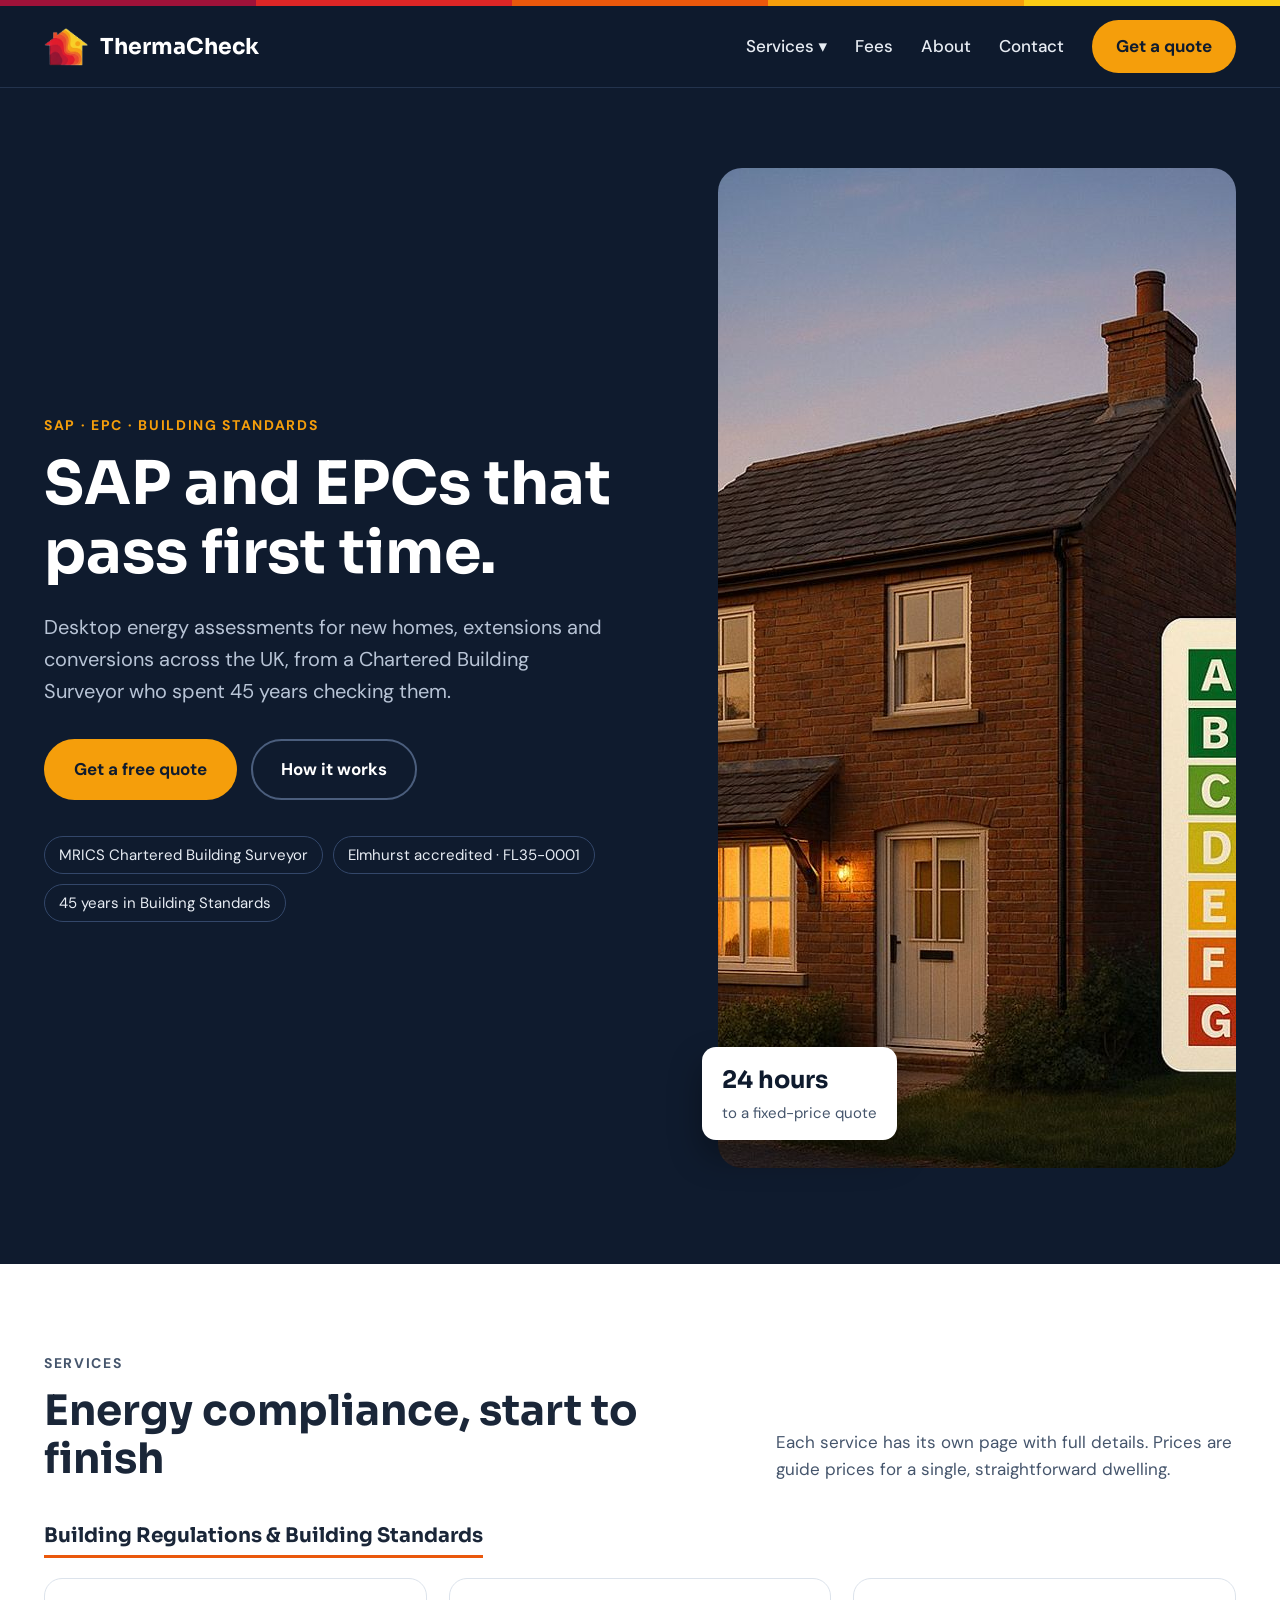
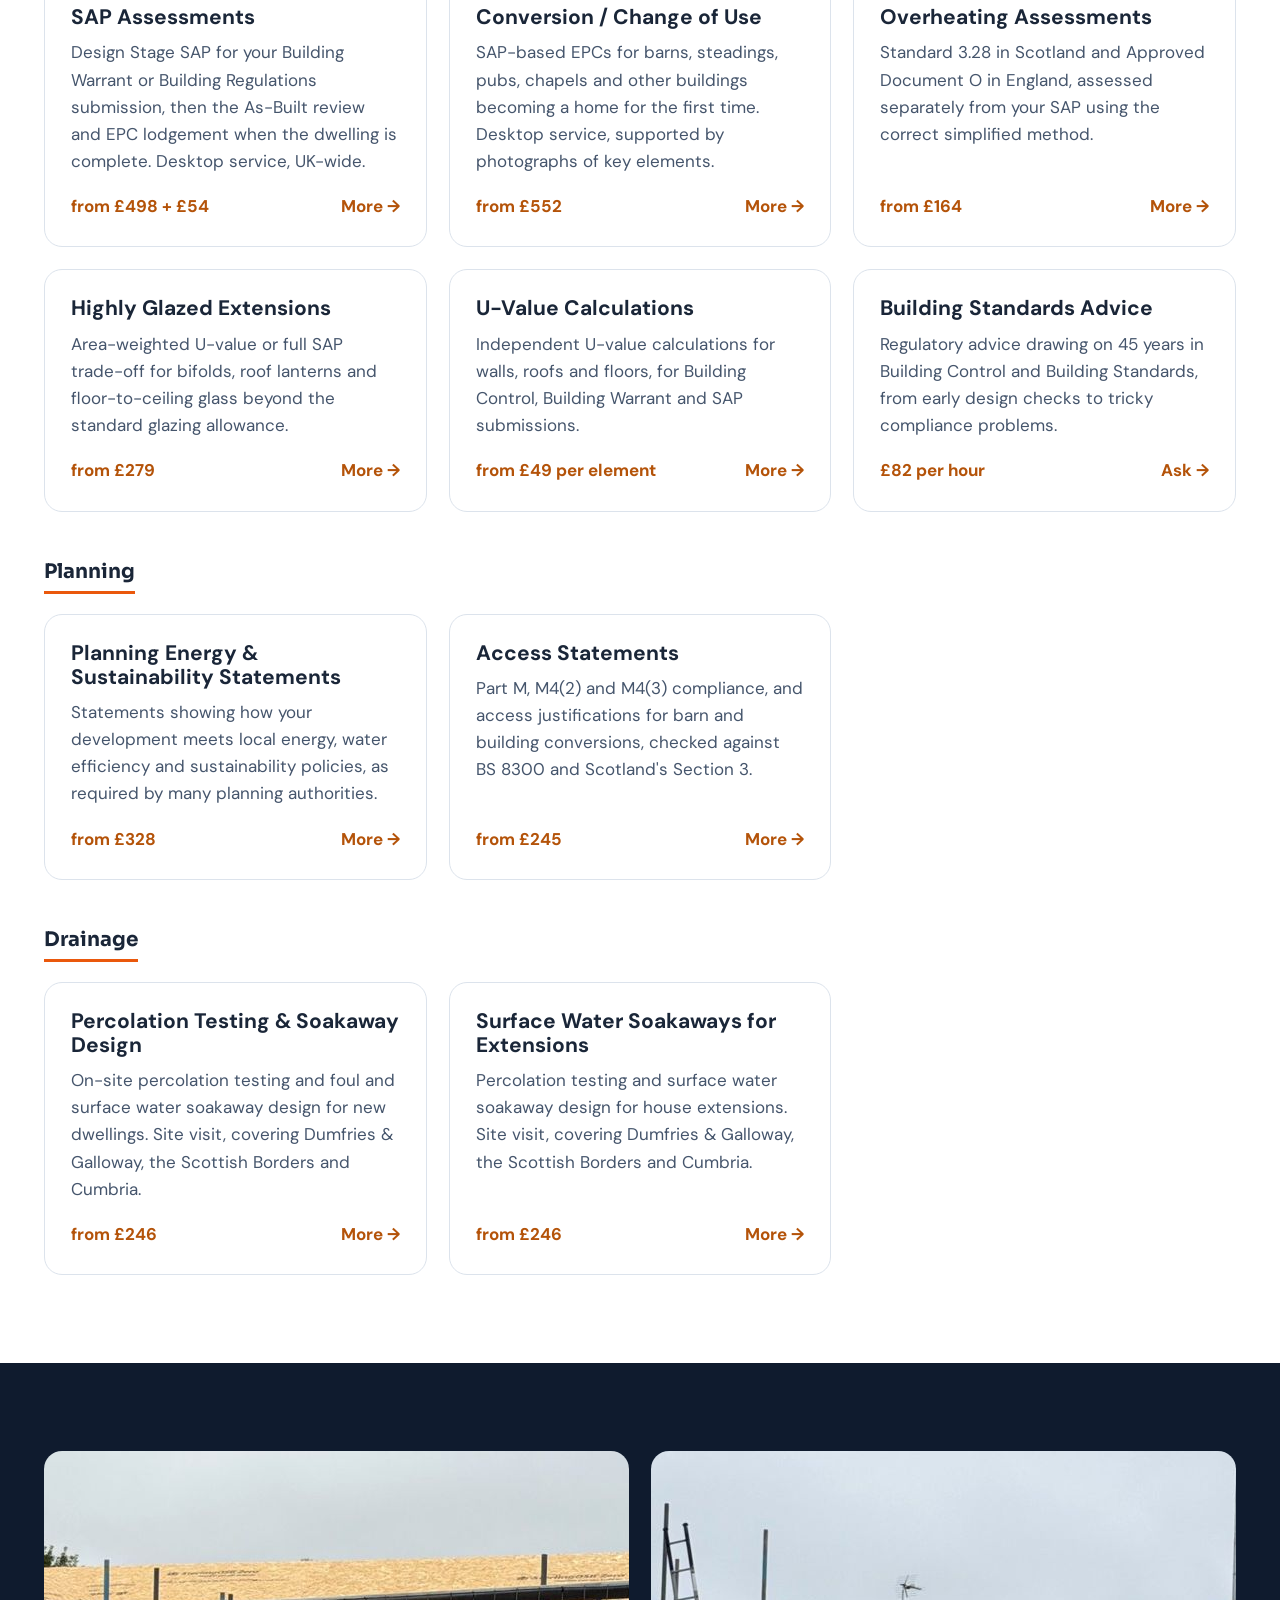
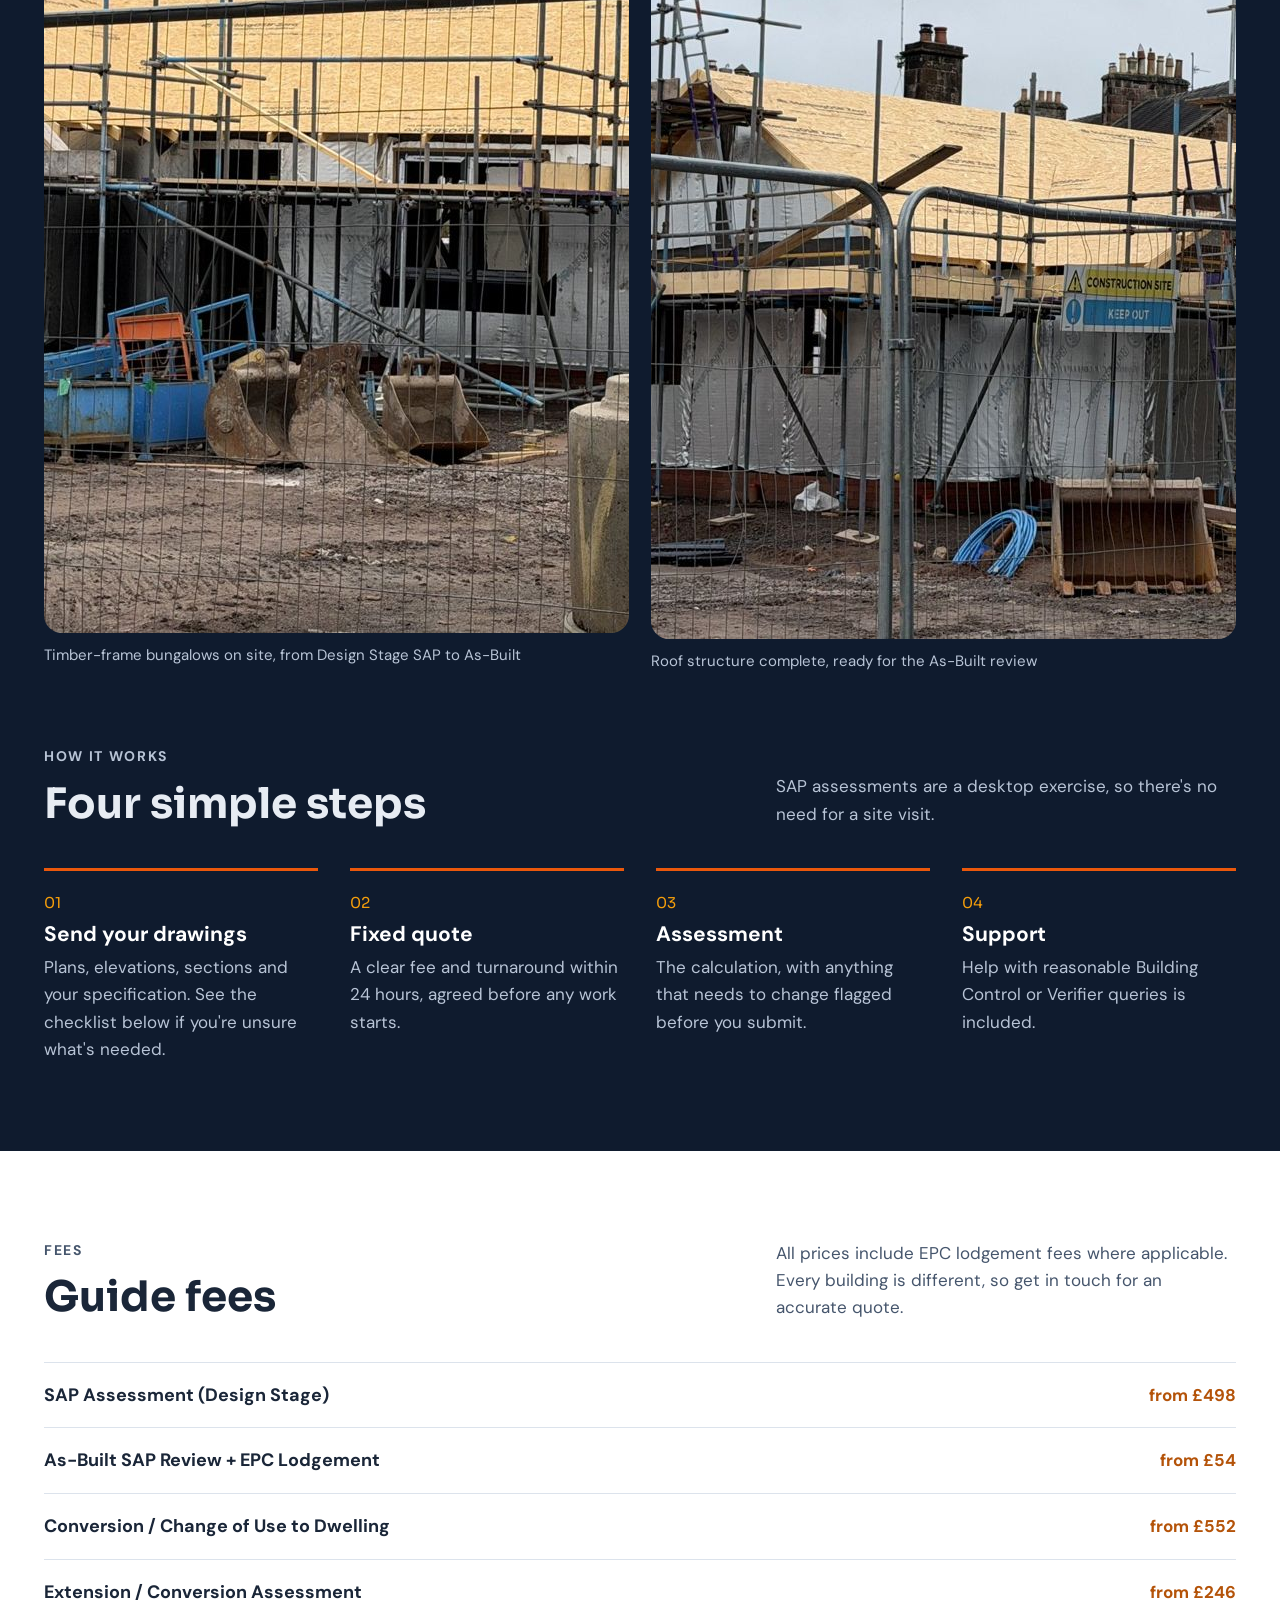
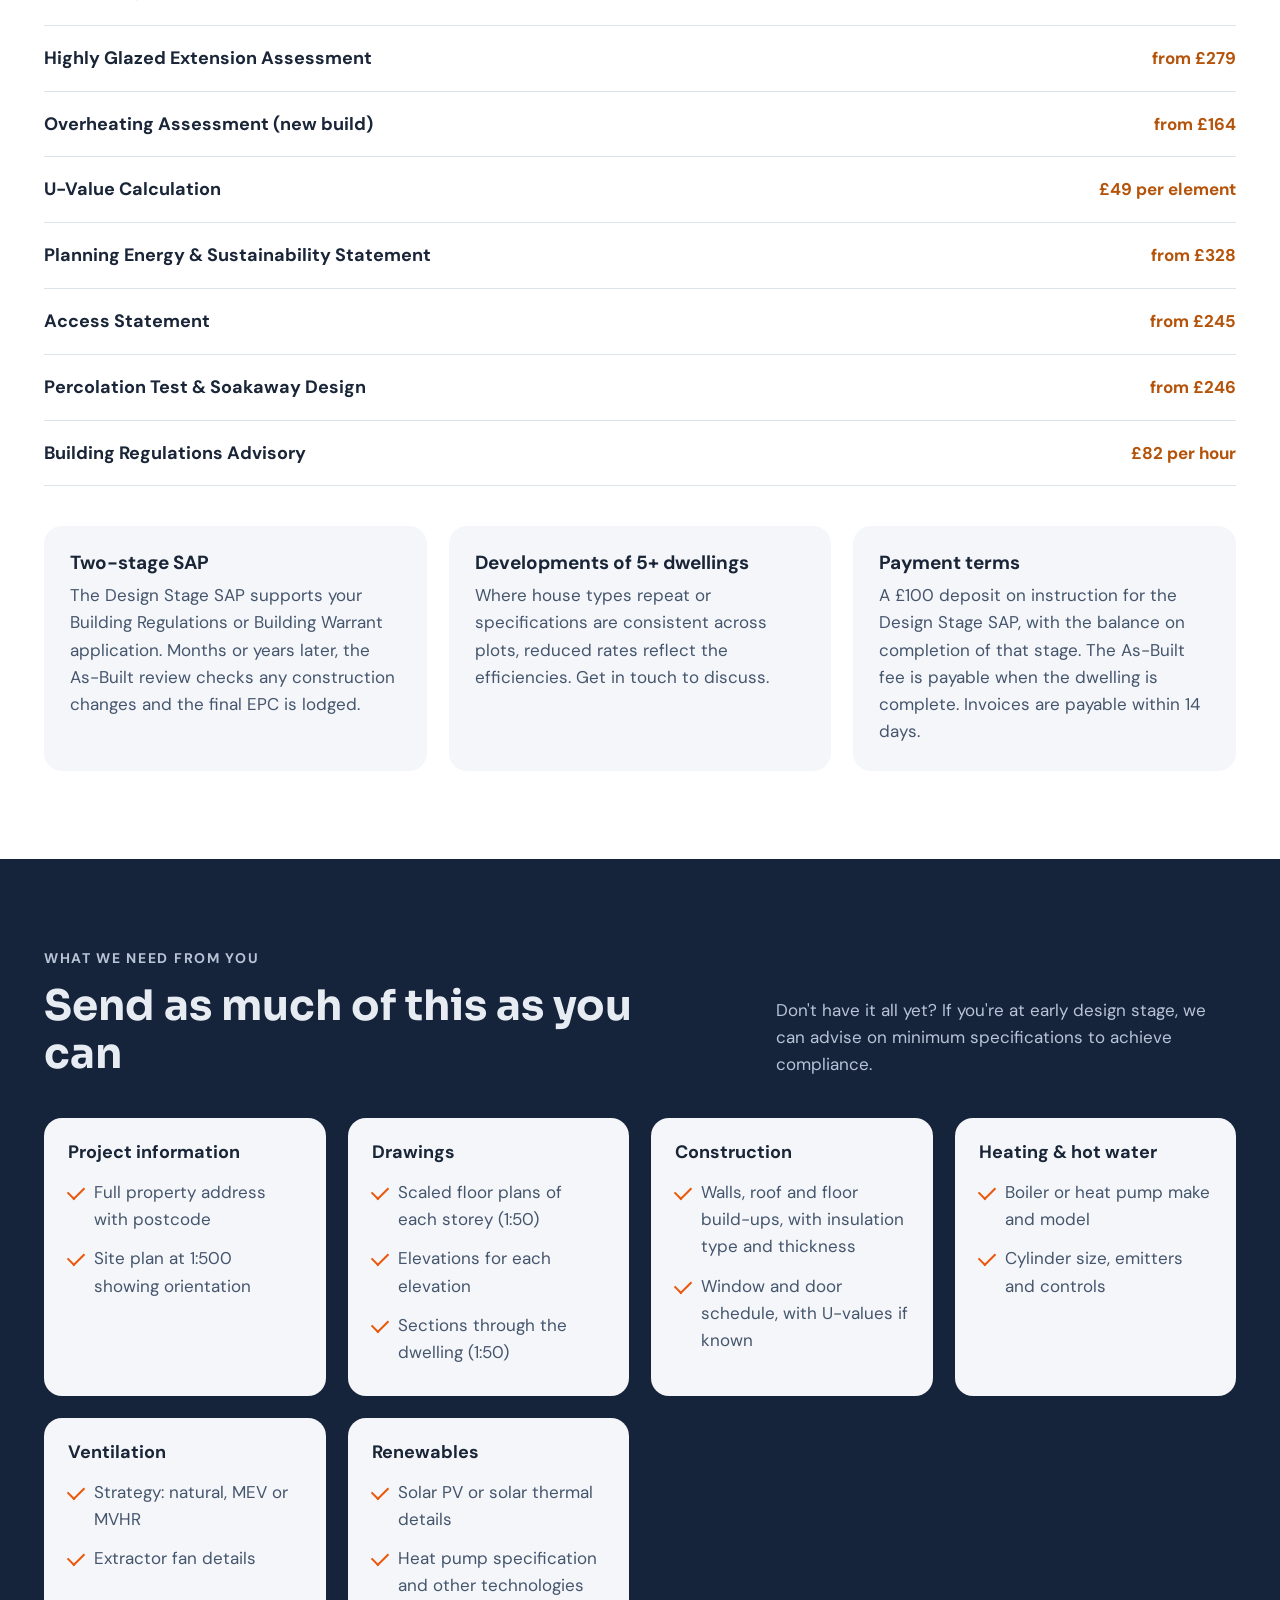
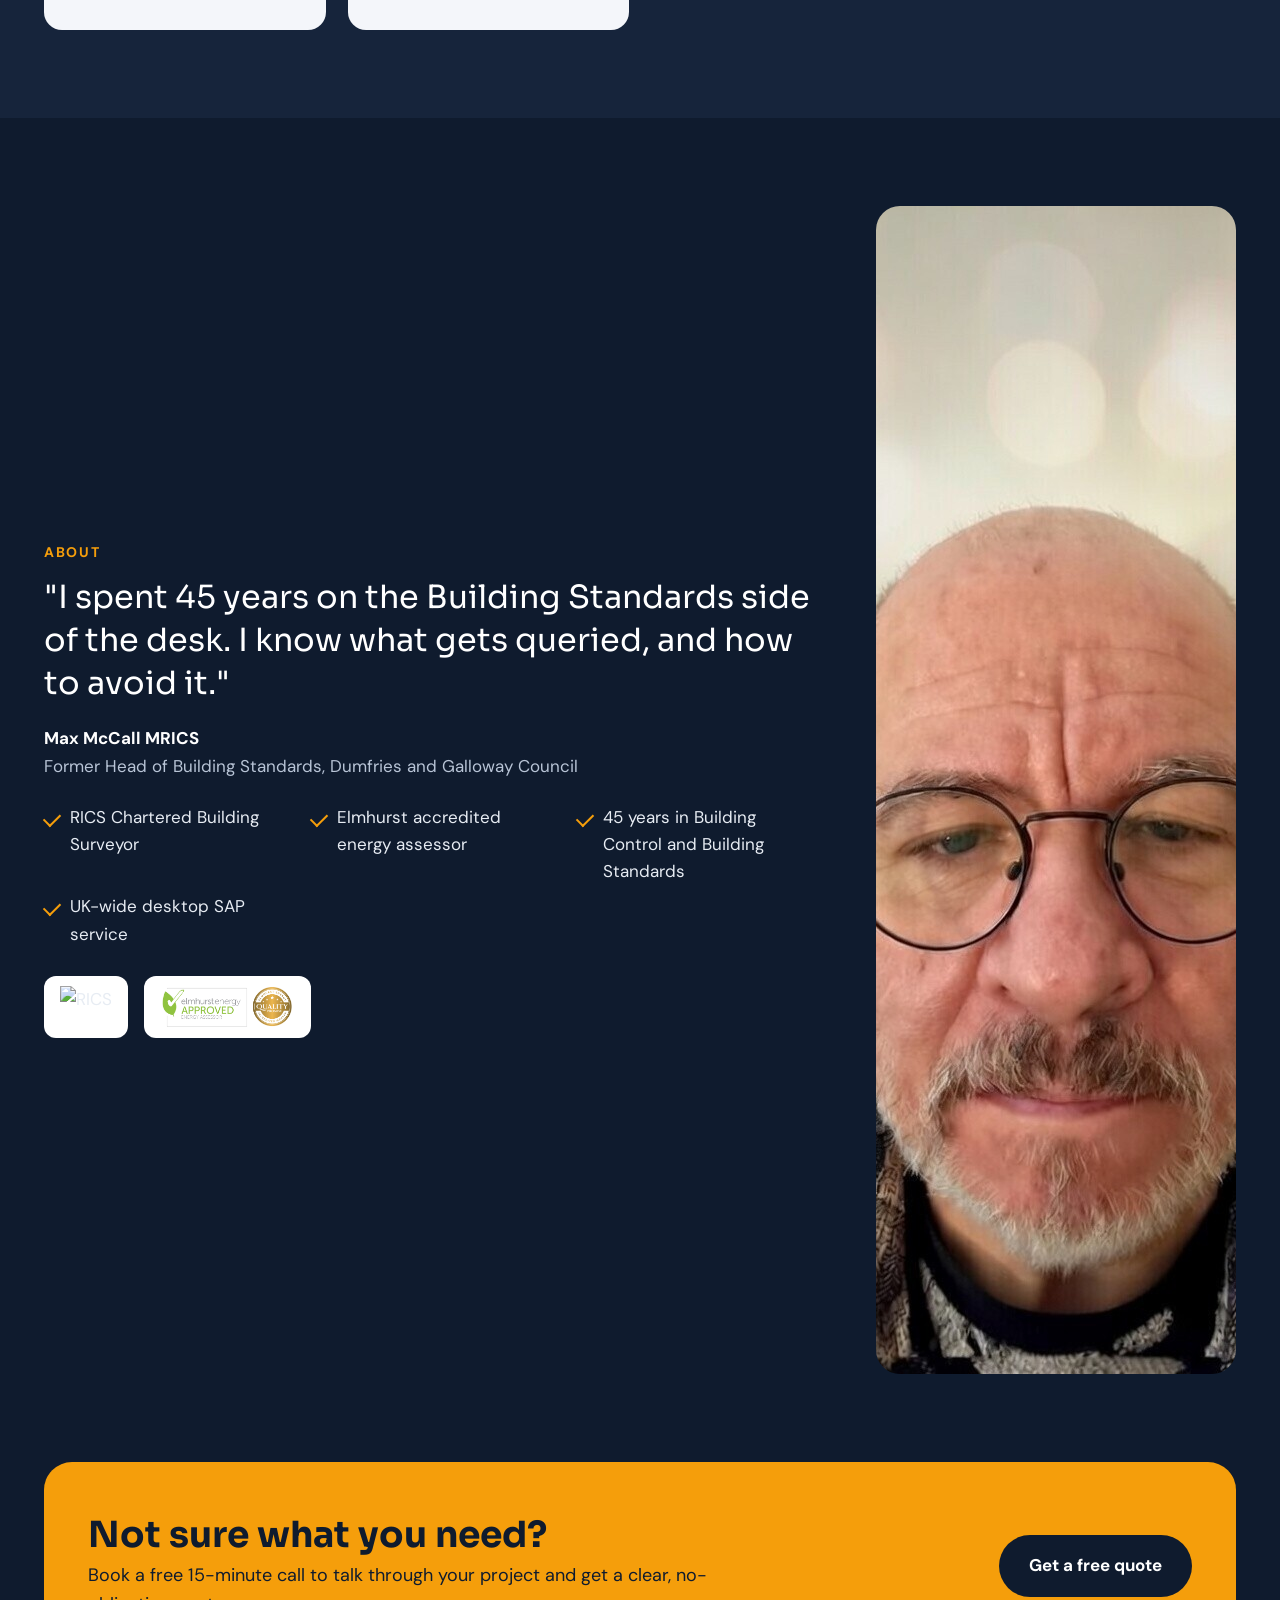
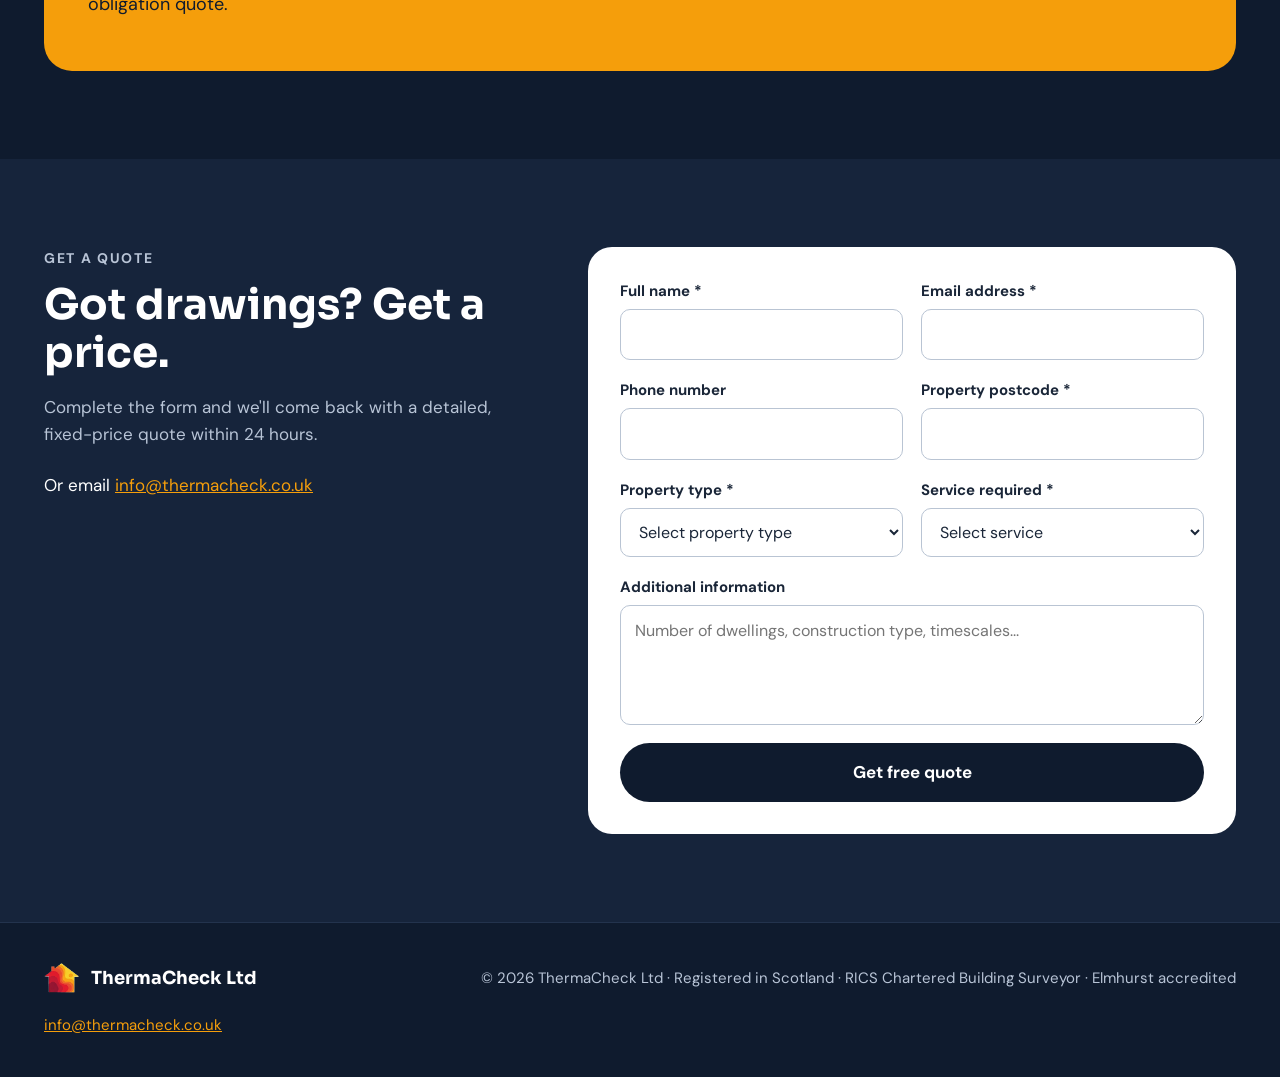
==== preview.html @ bd7d1e6d "Add files via upload" ====
<!DOCTYPE html>
<html lang="en-GB">
<head>
<!-- Google tag (gtag.js) -->
<script async src="https://www.googletagmanager.com/gtag/js?id=AW-18004781098"></script>
<script>
window.dataLayer = window.dataLayer || [];
function gtag(){dataLayer.push(arguments);}
gtag('js', new Date());
gtag('config', 'AW-18004781098');
</script>
<meta charset="UTF-8">
<meta name="viewport" content="width=device-width, initial-scale=1.0">
<title>ThermaCheck Ltd - SAP Assessments, EPCs and Building Energy Compliance</title>
<meta name="description" content="SAP assessments, EPCs, U-value calculations, overheating assessments, Planning Energy Statements, Access Statements and percolation testing from a RICS Chartered Building Surveyor with 45 years in Building Control and Building Standards. Desktop service UK-wide.">
<meta name="robots" content="noindex">
<link rel="icon" href="img/tc-icon.png">
<link rel="preconnect" href="https://fonts.googleapis.com">
<link rel="preconnect" href="https://fonts.gstatic.com" crossorigin>
<link href="https://fonts.googleapis.com/css2?family=Sora:wght@600;700&family=DM+Sans:wght@400;500;700&display=swap" rel="stylesheet">
<style>
:root {
  --ink: #0F1B2E;
  --ink-2: #16243B;
  --line-dark: #23334D;
  --chip: #33476A;
  --muted-dark: #B8C4D6;
  --text: #1A2638;
  --muted: #45556C;
  --line: #DCE3EC;
  --amber: #F59E0B;
  --amber-text: #B45309;
  --orange: #EA580C;
}
* { margin: 0; padding: 0; box-sizing: border-box; }
html { scroll-behavior: smooth; scroll-padding-top: 90px; }
body { font-family: 'DM Sans', system-ui, sans-serif; font-size: 17px; line-height: 1.6; color: #E7ECF3; background: var(--ink); }
img { max-width: 100%; display: block; }
a { color: var(--amber); }
a:hover { color: #FCD34D; }
h1, h2, h3 { line-height: 1.15; }
h1, h2 { font-family: 'Sora', system-ui, sans-serif; }
.wrap { max-width: 1240px; margin: 0 auto; padding: 0 24px; }
.section { padding: 88px 0; }
.light { background: #FFFFFF; color: var(--text); }
.light a { color: var(--amber-text); }
.alt { background: var(--ink-2); }
.eyebrow { font-weight: 700; letter-spacing: 0.12em; text-transform: uppercase; font-size: 14px; color: var(--amber); margin-bottom: 12px; }
.light .eyebrow { color: var(--amber-text); }
.section-head { display: flex; flex-wrap: wrap; justify-content: space-between; align-items: end; gap: 16px 32px; margin-bottom: 40px; }
.section-head h2 { font-size: clamp(30px, 4vw, 42px); max-width: 640px; }
.section-head p { max-width: 460px; color: var(--muted-dark); }
.light .section-head p { color: var(--muted); }
.btn { display: inline-block; text-decoration: none; font-weight: 700; padding: 15px 28px; border-radius: 999px; border: 2px solid transparent; transition: transform .15s, background .15s; }
.btn:hover { transform: translateY(-2px); }
.btn-amber { background: var(--amber); color: var(--ink); }
.btn-amber:hover { background: #FBBF24; color: var(--ink); }
.btn-ghost { border-color: #4B5E7D; color: #FFFFFF; }
.btn-ghost:hover { border-color: #FFFFFF; color: #FFFFFF; }
.btn-dark { background: var(--ink); color: #FFFFFF; }
.btn-dark:hover { color: #FFFFFF; background: #1E2E4A; }

/* Thermal stripe + header */
.stripe { display: flex; height: 6px; }
.stripe span { flex: 1; }
header { position: sticky; top: 0; z-index: 50; background: rgba(15,27,46,0.97); border-bottom: 1px solid var(--line-dark); }
.nav { display: flex; align-items: center; justify-content: space-between; gap: 16px; padding-top: 14px; padding-bottom: 14px; }
.brand { display: flex; align-items: center; gap: 12px; text-decoration: none; color: #FFFFFF; }
.brand img { height: 38px; width: auto; }
.brand span { font-family: 'Sora', sans-serif; font-weight: 700; font-size: 22px; }
.brand:hover { color: #FFFFFF; }
.menu { display: flex; align-items: center; gap: 28px; list-style: none; font-weight: 500; }
.menu > li > a:not(.btn), .dd-toggle { color: #E7ECF3; text-decoration: none; background: none; border: 0; font: inherit; cursor: pointer; padding: 8px 0; }
.menu > li > a:not(.btn):hover, .dd-toggle:hover { color: var(--amber); }
.menu .btn { padding: 11px 22px; }
.has-dd { position: relative; }
.dd { display: none; position: absolute; top: 100%; left: -16px; margin-top: 10px; min-width: 320px; list-style: none; background: #FFFFFF; border-radius: 12px; padding: 8px 0; box-shadow: 0 16px 40px rgba(0,0,0,0.35); }
.dd::before { content: ""; position: absolute; top: -12px; left: 0; right: 0; height: 12px; }
.has-dd:hover .dd, .has-dd:focus-within .dd, .has-dd.open .dd { display: block; }
.dd a { display: block; padding: 10px 20px; color: var(--text); text-decoration: none; font-weight: 500; }
.dd a:hover { background: #FDF2E9; color: var(--amber-text); }
.burger { display: none; background: none; border: 1px solid var(--chip); border-radius: 10px; width: 46px; height: 46px; cursor: pointer; align-items: center; justify-content: center; }
.burger svg { stroke: #FFFFFF; }

/* Hero */
.hero { padding: 80px 0 96px; }
.hero .wrap { display: flex; flex-wrap: wrap; align-items: center; gap: 56px; }
.hero-text { flex: 1 1 520px; min-width: 0; }
.hero h1 { font-size: clamp(38px, 5.5vw, 60px); color: #FFFFFF; margin-bottom: 24px; }
.hero p.lead { font-size: 20px; color: var(--muted-dark); max-width: 560px; margin-bottom: 32px; }
.hero .ctas { display: flex; flex-wrap: wrap; gap: 14px; margin-bottom: 36px; }
.chips { display: flex; flex-wrap: wrap; gap: 10px; font-size: 15px; }
.chips span { border: 1px solid var(--chip); border-radius: 999px; padding: 6px 14px; }
.hero-media { flex: 1 1 420px; min-width: 0; position: relative; }
.hero-media img { width: 100%; aspect-ratio: 1 / 1; object-fit: cover; border-radius: 24px; }
.badge { position: absolute; left: -16px; bottom: 28px; background: #FFFFFF; color: var(--ink); border-radius: 14px; padding: 14px 20px; box-shadow: 0 16px 32px rgba(0,0,0,0.35); }
.badge strong { display: block; font-family: 'Sora', sans-serif; font-size: 24px; }
.badge span { font-size: 15px; color: var(--muted); }

/* Services */
.group-title { font-family: 'Sora', sans-serif; font-size: 20px; margin: 48px 0 20px; padding-bottom: 8px; border-bottom: 3px solid var(--orange); display: inline-block; }
.group-title:first-of-type { margin-top: 0; }
.cards { display: grid; grid-template-columns: repeat(auto-fill, minmax(290px, 1fr)); gap: 22px; }
.card { border: 1px solid var(--line); border-radius: 18px; padding: 26px; display: flex; flex-direction: column; gap: 10px; transition: box-shadow .2s, transform .2s; }
.card:hover { box-shadow: 0 14px 30px rgba(15,27,46,0.10); transform: translateY(-3px); }
.card h3 { font-size: 21px; color: var(--text); }
.card p { color: var(--muted); }
.card .foot { margin-top: auto; padding-top: 8px; display: flex; justify-content: space-between; align-items: baseline; gap: 12px; flex-wrap: wrap; }
.card .price { font-weight: 700; color: var(--amber-text); }
.card .more { font-weight: 700; text-decoration: none; }
.card .more:hover { text-decoration: underline; }

/* Fees table */
.fees { border-top: 1px solid var(--line); }
.fee { display: flex; flex-wrap: wrap; gap: 4px 24px; align-items: baseline; padding: 18px 0; border-bottom: 1px solid var(--line); }
.fee .name { flex: 1 1 320px; font-weight: 700; font-size: 18px; }
.fee .val { font-weight: 700; color: var(--amber-text); white-space: nowrap; }
.notes { display: grid; grid-template-columns: repeat(auto-fit, minmax(280px, 1fr)); gap: 22px; margin-top: 40px; }
.note { background: #F4F6FA; border-radius: 18px; padding: 26px; color: var(--muted); }
.note h3 { color: var(--text); font-size: 19px; margin-bottom: 8px; }

/* Photos + steps */
.photos { display: grid; grid-template-columns: repeat(auto-fit, minmax(280px, 1fr)); gap: 22px; margin-bottom: 72px; }
.photos figure { display: flex; flex-direction: column; gap: 10px; }
.photos img { width: 100%; aspect-ratio: 4 / 3; object-fit: cover; border-radius: 18px; }
.photos figcaption { font-size: 15px; color: var(--muted-dark); }
.steps { list-style: none; display: grid; grid-template-columns: repeat(auto-fit, minmax(230px, 1fr)); gap: 32px; }
.steps li { border-top: 3px solid var(--orange); padding-top: 18px; }
.steps .num { font-family: 'Sora', sans-serif; font-size: 15px; color: var(--amber); }
.steps h3 { font-size: 21px; color: #FFFFFF; margin: 6px 0 8px; }
.steps p { color: var(--muted-dark); }

/* Checklist */
.checks { display: grid; grid-template-columns: repeat(auto-fit, minmax(270px, 1fr)); gap: 22px; }
.check { background: #F4F6FA; border-radius: 18px; padding: 24px; }
.check h3 { font-size: 18px; color: var(--text); margin-bottom: 10px; }
.check ul { list-style: none; }
.check li { position: relative; padding: 6px 0 6px 26px; color: var(--muted); }
.check li::before { content: ""; position: absolute; left: 0; top: 13px; width: 14px; height: 8px; border-left: 2px solid var(--orange); border-bottom: 2px solid var(--orange); transform: rotate(-45deg); }

/* About */
.about .wrap { display: flex; flex-wrap: wrap; align-items: center; gap: 56px; }
.about-text { flex: 1 1 520px; min-width: 0; }
.about blockquote { font-family: 'Sora', sans-serif; font-size: clamp(24px, 3vw, 32px); line-height: 1.35; color: #FFFFFF; margin-bottom: 20px; }
.about .who { font-weight: 700; color: #FFFFFF; }
.about .role { color: var(--muted-dark); margin-bottom: 24px; }
.creds { list-style: none; display: grid; grid-template-columns: repeat(auto-fit, minmax(240px, 1fr)); gap: 8px 24px; margin-bottom: 28px; }
.creds li { padding-left: 26px; position: relative; color: #E7ECF3; }
.creds li::before { content: ""; position: absolute; left: 0; top: 9px; width: 14px; height: 8px; border-left: 2px solid var(--amber); border-bottom: 2px solid var(--amber); transform: rotate(-45deg); }
.logos { display: flex; flex-wrap: wrap; gap: 16px; align-items: center; }
.logos span { background: #FFFFFF; border-radius: 12px; padding: 10px 16px; display: inline-flex; }
.logos img { height: 42px; width: auto; }
.about-photo { flex: 0 1 360px; min-width: 0; }
.about-photo img { width: 100%; aspect-ratio: 4 / 5; object-fit: cover; border-radius: 24px; }

/* CTA band */
.cta { background: var(--amber); color: var(--ink); border-radius: 28px; padding: 52px 44px; display: flex; flex-wrap: wrap; align-items: center; justify-content: space-between; gap: 24px; }
.cta h2 { font-size: clamp(26px, 3.4vw, 36px); margin-bottom: 6px; }
.cta p { font-size: 18px; max-width: 640px; }

/* Quote form */
.quote .wrap { display: flex; flex-wrap: wrap; gap: 56px; }
.quote-info { flex: 1 1 360px; min-width: 0; }
.quote-info h2 { font-size: clamp(30px, 4vw, 42px); color: #FFFFFF; margin-bottom: 16px; }
.quote-info p { color: var(--muted-dark); margin-bottom: 12px; }
.quote-info .contact { margin-top: 24px; color: #FFFFFF; }
form { flex: 1 1 520px; min-width: 0; background: #FFFFFF; color: var(--text); border-radius: 24px; padding: 32px; display: grid; grid-template-columns: repeat(auto-fit, minmax(220px, 1fr)); gap: 18px; }
.field { display: flex; flex-direction: column; gap: 6px; }
.field.full { grid-column: 1 / -1; }
label { font-weight: 700; font-size: 15px; }
input, select, textarea { font: inherit; font-size: 16px; padding: 12px 14px; border: 1px solid #B9C4D3; border-radius: 10px; background: #FFFFFF; color: var(--text); width: 100%; }
input:focus, select:focus, textarea:focus { outline: 3px solid rgba(245,158,11,0.45); border-color: var(--amber-text); }
textarea { min-height: 120px; resize: vertical; }
.submit-button { grid-column: 1 / -1; font: inherit; font-weight: 700; font-size: 17px; background: var(--ink); color: #FFFFFF; border: 0; border-radius: 999px; padding: 16px 28px; cursor: pointer; }
.submit-button:hover { background: #1E2E4A; }

footer { border-top: 1px solid var(--line-dark); }
footer .wrap { padding-top: 40px; padding-bottom: 40px; display: flex; flex-wrap: wrap; gap: 20px 40px; justify-content: space-between; align-items: center; color: var(--muted-dark); font-size: 15px; }
footer .brand img { height: 30px; }
footer .brand span { font-size: 18px; }

@media (max-width: 900px) {
  .burger { display: inline-flex; }
  .menu { display: none; position: absolute; left: 0; right: 0; top: 100%; flex-direction: column; align-items: stretch; gap: 0; background: var(--ink); border-bottom: 1px solid var(--line-dark); padding: 8px 24px 20px; }
  .menu.open { display: flex; }
  .menu > li > a:not(.btn), .dd-toggle { display: block; width: 100%; text-align: left; padding: 14px 0; border-bottom: 1px solid var(--line-dark); }
  .menu .btn { margin-top: 14px; text-align: center; border-bottom: 0; }
  .has-dd:hover .dd { display: none; }
  .has-dd.open .dd { display: block; position: static; margin: 0 0 8px; min-width: 0; box-shadow: none; }
  .badge { left: 12px; }
  .cta { padding: 36px 24px; }
  form { padding: 22px; }
}
</style>
</head>
<body>

<div class="stripe" aria-hidden="true"><span style="background:#9F1239"></span><span style="background:#DC2626"></span><span style="background:#EA580C"></span><span style="background:#F59E0B"></span><span style="background:#FACC15"></span></div>

<header>
<nav class="wrap nav" aria-label="Main">
<a href="#home" class="brand"><img src="img/tc-icon.png" alt=""><span>ThermaCheck</span></a>
<button class="burger" type="button" aria-label="Open menu" aria-expanded="false" aria-controls="menu"><svg width="24" height="24" viewBox="0 0 24 24" fill="none" stroke-width="2" stroke-linecap="round" aria-hidden="true"><path d="M4 7h16M4 12h16M4 17h16"/></svg></button>
<ul class="menu" id="menu">
<li class="has-dd">
<button class="dd-toggle" type="button" aria-expanded="false">Services ▾</button>
<ul class="dd">
<li><a href="https://sap-assessments.thermacheck.co.uk">SAP Assessments</a></li>
<li><a href="https://conversion-epc.thermacheck.co.uk">Conversion / Change of Use EPCs</a></li>
<li><a href="https://overheating-assessments.thermacheck.co.uk">Overheating Assessments</a></li>
<li><a href="https://glazed-extensions.thermacheck.co.uk">Highly Glazed Extensions</a></li>
<li><a href="https://u-values.thermacheck.co.uk">U-Value Calculations</a></li>
<li><a href="https://planning-energy.thermacheck.co.uk">Planning Energy &amp; Sustainability Statements</a></li>
<li><a href="https://access-statement.thermacheck.co.uk">Access Statements</a></li>
<li><a href="https://drainage.thermacheck.co.uk">Percolation Testing &amp; Drainage</a></li>
<li><a href="https://surface-water.thermacheck.co.uk">Surface Water Soakaways</a></li>
</ul>
</li>
<li><a href="#fees">Fees</a></li>
<li><a href="#about">About</a></li>
<li><a href="#quote">Contact</a></li>
<li><a href="#quote" class="btn btn-amber">Get a quote</a></li>
</ul>
</nav>
</header>

<main>
<section id="home" class="hero">
<div class="wrap">
<div class="hero-text">
<p class="eyebrow">SAP · EPC · Building Standards</p>
<h1>SAP and EPCs that pass first time.</h1>
<p class="lead">Desktop energy assessments for new homes, extensions and conversions across the UK, from a Chartered Building Surveyor who spent 45 years checking them.</p>
<div class="ctas">
<a href="#quote" class="btn btn-amber">Get a free quote</a>
<a href="#how" class="btn btn-ghost">How it works</a>
</div>
<div class="chips">
<span>MRICS Chartered Building Surveyor</span>
<span>Elmhurst accredited · FL35-0001</span>
<span>45 years in Building Standards</span>
</div>
</div>
<div class="hero-media">
<img src="img/hero-house.jpg" alt="A brick house at dusk beside an A to G energy rating scale" width="1000" height="1000">
<div class="badge"><strong>24 hours</strong><span>to a fixed-price quote</span></div>
</div>
</div>
</section>

<section id="services" class="section light">
<div class="wrap">
<div class="section-head">
<div><p class="eyebrow">Services</p><h2>Energy compliance, start to finish</h2></div>
<p>Each service has its own page with full details. Prices are guide prices for a single, straightforward dwelling.</p>
</div>

<h3 class="group-title">Building Regulations &amp; Building Standards</h3>
<div class="cards">
<div class="card"><h3>SAP Assessments</h3><p>Design Stage SAP for your Building Warrant or Building Regulations submission, then the As-Built review and EPC lodgement when the dwelling is complete. Desktop service, UK-wide.</p><div class="foot"><span class="price">from £498 + £54</span><a class="more" href="https://sap-assessments.thermacheck.co.uk">More →</a></div></div>
<div class="card"><h3>Conversion / Change of Use</h3><p>SAP-based EPCs for barns, steadings, pubs, chapels and other buildings becoming a home for the first time. Desktop service, supported by photographs of key elements.</p><div class="foot"><span class="price">from £552</span><a class="more" href="https://conversion-epc.thermacheck.co.uk">More →</a></div></div>
<div class="card"><h3>Overheating Assessments</h3><p>Standard 3.28 in Scotland and Approved Document O in England, assessed separately from your SAP using the correct simplified method.</p><div class="foot"><span class="price">from £164</span><a class="more" href="https://overheating-assessments.thermacheck.co.uk">More →</a></div></div>
<div class="card"><h3>Highly Glazed Extensions</h3><p>Area-weighted U-value or full SAP trade-off for bifolds, roof lanterns and floor-to-ceiling glass beyond the standard glazing allowance.</p><div class="foot"><span class="price">from £279</span><a class="more" href="https://glazed-extensions.thermacheck.co.uk">More →</a></div></div>
<div class="card"><h3>U-Value Calculations</h3><p>Independent U-value calculations for walls, roofs and floors, for Building Control, Building Warrant and SAP submissions.</p><div class="foot"><span class="price">from £49 per element</span><a class="more" href="https://u-values.thermacheck.co.uk">More →</a></div></div>
<div class="card"><h3>Building Standards Advice</h3><p>Regulatory advice drawing on 45 years in Building Control and Building Standards, from early design checks to tricky compliance problems.</p><div class="foot"><span class="price">£82 per hour</span><a class="more" href="#quote">Ask →</a></div></div>
</div>

<h3 class="group-title">Planning</h3>
<div class="cards">
<div class="card"><h3>Planning Energy &amp; Sustainability Statements</h3><p>Statements showing how your development meets local energy, water efficiency and sustainability policies, as required by many planning authorities.</p><div class="foot"><span class="price">from £328</span><a class="more" href="https://planning-energy.thermacheck.co.uk">More →</a></div></div>
<div class="card"><h3>Access Statements</h3><p>Part M, M4(2) and M4(3) compliance, and access justifications for barn and building conversions, checked against BS 8300 and Scotland's Section 3.</p><div class="foot"><span class="price">from £245</span><a class="more" href="https://access-statement.thermacheck.co.uk">More →</a></div></div>
</div>

<h3 class="group-title">Drainage</h3>
<div class="cards">
<div class="card"><h3>Percolation Testing &amp; Soakaway Design</h3><p>On-site percolation testing and foul and surface water soakaway design for new dwellings. Site visit, covering Dumfries &amp; Galloway, the Scottish Borders and Cumbria.</p><div class="foot"><span class="price">from £246</span><a class="more" href="https://drainage.thermacheck.co.uk">More →</a></div></div>
<div class="card"><h3>Surface Water Soakaways for Extensions</h3><p>Percolation testing and surface water soakaway design for house extensions. Site visit, covering Dumfries &amp; Galloway, the Scottish Borders and Cumbria.</p><div class="foot"><span class="price">from £246</span><a class="more" href="https://surface-water.thermacheck.co.uk">More →</a></div></div>
</div>
</div>
</section>

<section id="how" class="section">
<div class="wrap">
<div class="photos">
<figure><img src="img/site-timber-frame.jpg" alt="Timber-frame bungalows under construction, wrapped in breather membrane with OSB roof sarking" loading="lazy" width="1200" height="782"><figcaption>Timber-frame bungalows on site, from Design Stage SAP to As-Built</figcaption></figure>
<figure><img src="img/site-roof.jpg" alt="New-build bungalow with roof sheathing complete and scaffolding in place" loading="lazy" width="1200" height="788"><figcaption>Roof structure complete, ready for the As-Built review</figcaption></figure>
</div>
<div class="section-head"><div><p class="eyebrow">How it works</p><h2>Four simple steps</h2></div><p>SAP assessments are a desktop exercise, so there's no need for a site visit.</p></div>
<ol class="steps">
<li><span class="num">01</span><h3>Send your drawings</h3><p>Plans, elevations, sections and your specification. See the checklist below if you're unsure what's needed.</p></li>
<li><span class="num">02</span><h3>Fixed quote</h3><p>A clear fee and turnaround within 24 hours, agreed before any work starts.</p></li>
<li><span class="num">03</span><h3>Assessment</h3><p>The calculation, with anything that needs to change flagged before you submit.</p></li>
<li><span class="num">04</span><h3>Support</h3><p>Help with reasonable Building Control or Verifier queries is included.</p></li>
</ol>
</div>
</section>

<section id="fees" class="section light">
<div class="wrap">
<div class="section-head"><div><p class="eyebrow">Fees</p><h2>Guide fees</h2></div><p>All prices include EPC lodgement fees where applicable. Every building is different, so get in touch for an accurate quote.</p></div>
<div class="fees">
<div class="fee"><span class="name">SAP Assessment (Design Stage)</span><span class="val">from £498</span></div>
<div class="fee"><span class="name">As-Built SAP Review + EPC Lodgement</span><span class="val">from £54</span></div>
<div class="fee"><span class="name">Conversion / Change of Use to Dwelling</span><span class="val">from £552</span></div>
<div class="fee"><span class="name">Extension / Conversion Assessment</span><span class="val">from £246</span></div>
<div class="fee"><span class="name">Highly Glazed Extension Assessment</span><span class="val">from £279</span></div>
<div class="fee"><span class="name">Overheating Assessment (new build)</span><span class="val">from £164</span></div>
<div class="fee"><span class="name">U-Value Calculation</span><span class="val">£49 per element</span></div>
<div class="fee"><span class="name">Planning Energy &amp; Sustainability Statement</span><span class="val">from £328</span></div>
<div class="fee"><span class="name">Access Statement</span><span class="val">from £245</span></div>
<div class="fee"><span class="name">Percolation Test &amp; Soakaway Design</span><span class="val">from £246</span></div>
<div class="fee"><span class="name">Building Regulations Advisory</span><span class="val">£82 per hour</span></div>
</div>
<div class="notes">
<div class="note"><h3>Two-stage SAP</h3><p>The Design Stage SAP supports your Building Regulations or Building Warrant application. Months or years later, the As-Built review checks any construction changes and the final EPC is lodged.</p></div>
<div class="note"><h3>Developments of 5+ dwellings</h3><p>Where house types repeat or specifications are consistent across plots, reduced rates reflect the efficiencies. Get in touch to discuss.</p></div>
<div class="note"><h3>Payment terms</h3><p>A £100 deposit on instruction for the Design Stage SAP, with the balance on completion of that stage. The As-Built fee is payable when the dwelling is complete. Invoices are payable within 14 days.</p></div>
</div>
</div>
</section>

<section class="section alt">
<div class="wrap">
<div class="section-head"><div><p class="eyebrow">What we need from you</p><h2>Send as much of this as you can</h2></div><p>Don't have it all yet? If you're at early design stage, we can advise on minimum specifications to achieve compliance.</p></div>
<div class="checks">
<div class="check"><h3>Project information</h3><ul><li>Full property address with postcode</li><li>Site plan at 1:500 showing orientation</li></ul></div>
<div class="check"><h3>Drawings</h3><ul><li>Scaled floor plans of each storey (1:50)</li><li>Elevations for each elevation</li><li>Sections through the dwelling (1:50)</li></ul></div>
<div class="check"><h3>Construction</h3><ul><li>Walls, roof and floor build-ups, with insulation type and thickness</li><li>Window and door schedule, with U-values if known</li></ul></div>
<div class="check"><h3>Heating &amp; hot water</h3><ul><li>Boiler or heat pump make and model</li><li>Cylinder size, emitters and controls</li></ul></div>
<div class="check"><h3>Ventilation</h3><ul><li>Strategy: natural, MEV or MVHR</li><li>Extractor fan details</li></ul></div>
<div class="check"><h3>Renewables</h3><ul><li>Solar PV or solar thermal details</li><li>Heat pump specification and other technologies</li></ul></div>
</div>
</div>
</section>

<section id="about" class="section about">
<div class="wrap">
<div class="about-text">
<p class="eyebrow">About</p>
<blockquote>"I spent 45 years on the Building Standards side of the desk. I know what gets queried, and how to avoid it."</blockquote>
<p class="who">Max McCall MRICS</p>
<p class="role">Former Head of Building Standards, Dumfries and Galloway Council</p>
<ul class="creds">
<li>RICS Chartered Building Surveyor</li>
<li>Elmhurst accredited energy assessor</li>
<li>45 years in Building Control and Building Standards</li>
<li>UK-wide desktop SAP service</li>
</ul>
<div class="logos"><span><img src="img/RICS-Logo-Black-With-Logo-White-Background.png" alt="RICS"></span><span><img src="img/Elmhurst_approved_logo.png" alt="Elmhurst Energy approved"></span></div>
</div>
<div class="about-photo"><img src="img/Max%20McCall.png" alt="Max McCall MRICS" width="880" height="1168"></div>
</div>
</section>

<section class="wrap" style="padding-bottom: 88px">
<div class="cta">
<div><h2>Not sure what you need?</h2><p>Book a free 15-minute call to talk through your project and get a clear, no-obligation quote.</p></div>
<a href="#quote" class="btn btn-dark">Get a free quote</a>
</div>
</section>

<section id="quote" class="section alt quote">
<div class="wrap">
<div class="quote-info">
<p class="eyebrow">Get a quote</p>
<h2>Got drawings? Get a price.</h2>
<p>Complete the form and we'll come back with a detailed, fixed-price quote within 24 hours.</p>
<p class="contact">Or email <a href="mailto:info@thermacheck.co.uk">info@thermacheck.co.uk</a></p>
</div>
<form id="contactForm" action="https://formspree.io/f/mpqrbgjj" method="POST">
<div class="field"><label for="name">Full name *</label><input type="text" id="name" name="name" required autocomplete="name"></div>
<div class="field"><label for="email">Email address *</label><input type="email" id="email" name="email" required autocomplete="email"></div>
<div class="field"><label for="phone">Phone number</label><input type="tel" id="phone" name="phone" autocomplete="tel"></div>
<div class="field"><label for="postcode">Property postcode *</label><input type="text" id="postcode" name="postcode" required autocomplete="postal-code"></div>
<div class="field"><label for="propertyType">Property type *</label>
<select id="propertyType" name="propertyType" required>
<option value="" selected>Select property type</option>
<option value="detached">Detached House</option>
<option value="semi-detached">Semi-Detached House</option>
<option value="terraced">Terraced House</option>
<option value="bungalow">Bungalow</option>
<option value="flat">Flat/Apartment</option>
<option value="new-build">New Build Development</option>
<option value="conversion">Conversion of an existing building</option>
<option value="other">Other</option>
</select></div>
<div class="field"><label for="service">Service required *</label>
<select id="service" name="service" required>
<option value="" selected>Select service</option>
<option value="sap">SAP Assessment</option>
<option value="Conversion/Change of Use to Dwelling">Conversion/Change of Use to Dwelling</option>
<option value="Overheating Assessment">Overheating Assessment</option>
<option value="Highly Glazed Extension Assessment">Highly Glazed Extension Assessment</option>
<option value="U-Value Calculation">U-Value Calculation</option>
<option value="epc">Energy Performance Certificate</option>
<option value="Planning Energy Statements">Planning Energy &amp; Sustainability Statement</option>
<option value="Access Statements">Access Statement</option>
<option value="Percolation Test and Soakaway Design">Percolation Test &amp; Soakaway Design</option>
<option value="consultancy">Building Standards Consultancy</option>
<option value="other">Other - please specify below</option>
</select></div>
<div class="field full"><label for="message">Additional information</label><textarea id="message" name="message" placeholder="Number of dwellings, construction type, timescales..."></textarea></div>
<button type="submit" class="submit-button">Get free quote</button>
</form>
</div>
</section>
</main>

<footer>
<div class="wrap">
<a href="#home" class="brand"><img src="img/tc-icon.png" alt=""><span>ThermaCheck Ltd</span></a>
<span>© 2026 ThermaCheck Ltd · Registered in Scotland · RICS Chartered Building Surveyor · Elmhurst accredited</span>
<a href="mailto:info@thermacheck.co.uk">info@thermacheck.co.uk</a>
</div>
</footer>

<script>
// Mobile menu and Services dropdown
const burger = document.querySelector('.burger');
const menu = document.getElementById('menu');
burger.addEventListener('click', function () {
  const open = menu.classList.toggle('open');
  burger.setAttribute('aria-expanded', open);
});
const ddItem = document.querySelector('.has-dd');
const ddToggle = document.querySelector('.dd-toggle');
ddToggle.addEventListener('click', function () {
  const open = ddItem.classList.toggle('open');
  ddToggle.setAttribute('aria-expanded', open);
});
document.addEventListener('click', function (e) {
  if (!ddItem.contains(e.target)) { ddItem.classList.remove('open'); ddToggle.setAttribute('aria-expanded', false); }
});
menu.querySelectorAll('a[href^="#"]').forEach(function (a) {
  a.addEventListener('click', function () { menu.classList.remove('open'); burger.setAttribute('aria-expanded', false); });
});

// Form submission - sends to Formspree then redirects to thank-you page
const form = document.getElementById('contactForm');
form.addEventListener('submit', async function (e) {
  e.preventDefault();
  const submitButton = form.querySelector('.submit-button');
  submitButton.textContent = 'Sending...';
  submitButton.disabled = true;
  try {
    const response = await fetch('https://formspree.io/f/mpqrbgjj', {
      method: 'POST',
      body: new FormData(form),
      headers: { 'Accept': 'application/json' }
    });
    if (response.ok) {
      window.location.href = '/thank-you.html';
    } else {
      throw new Error('Submission failed');
    }
  } catch (error) {
    submitButton.textContent = 'Get free quote';
    submitButton.disabled = false;
    alert('Sorry, there was a problem submitting your enquiry. Please try again or email us directly at info@thermacheck.co.uk');
  }
});
</script>
</body>
</html>
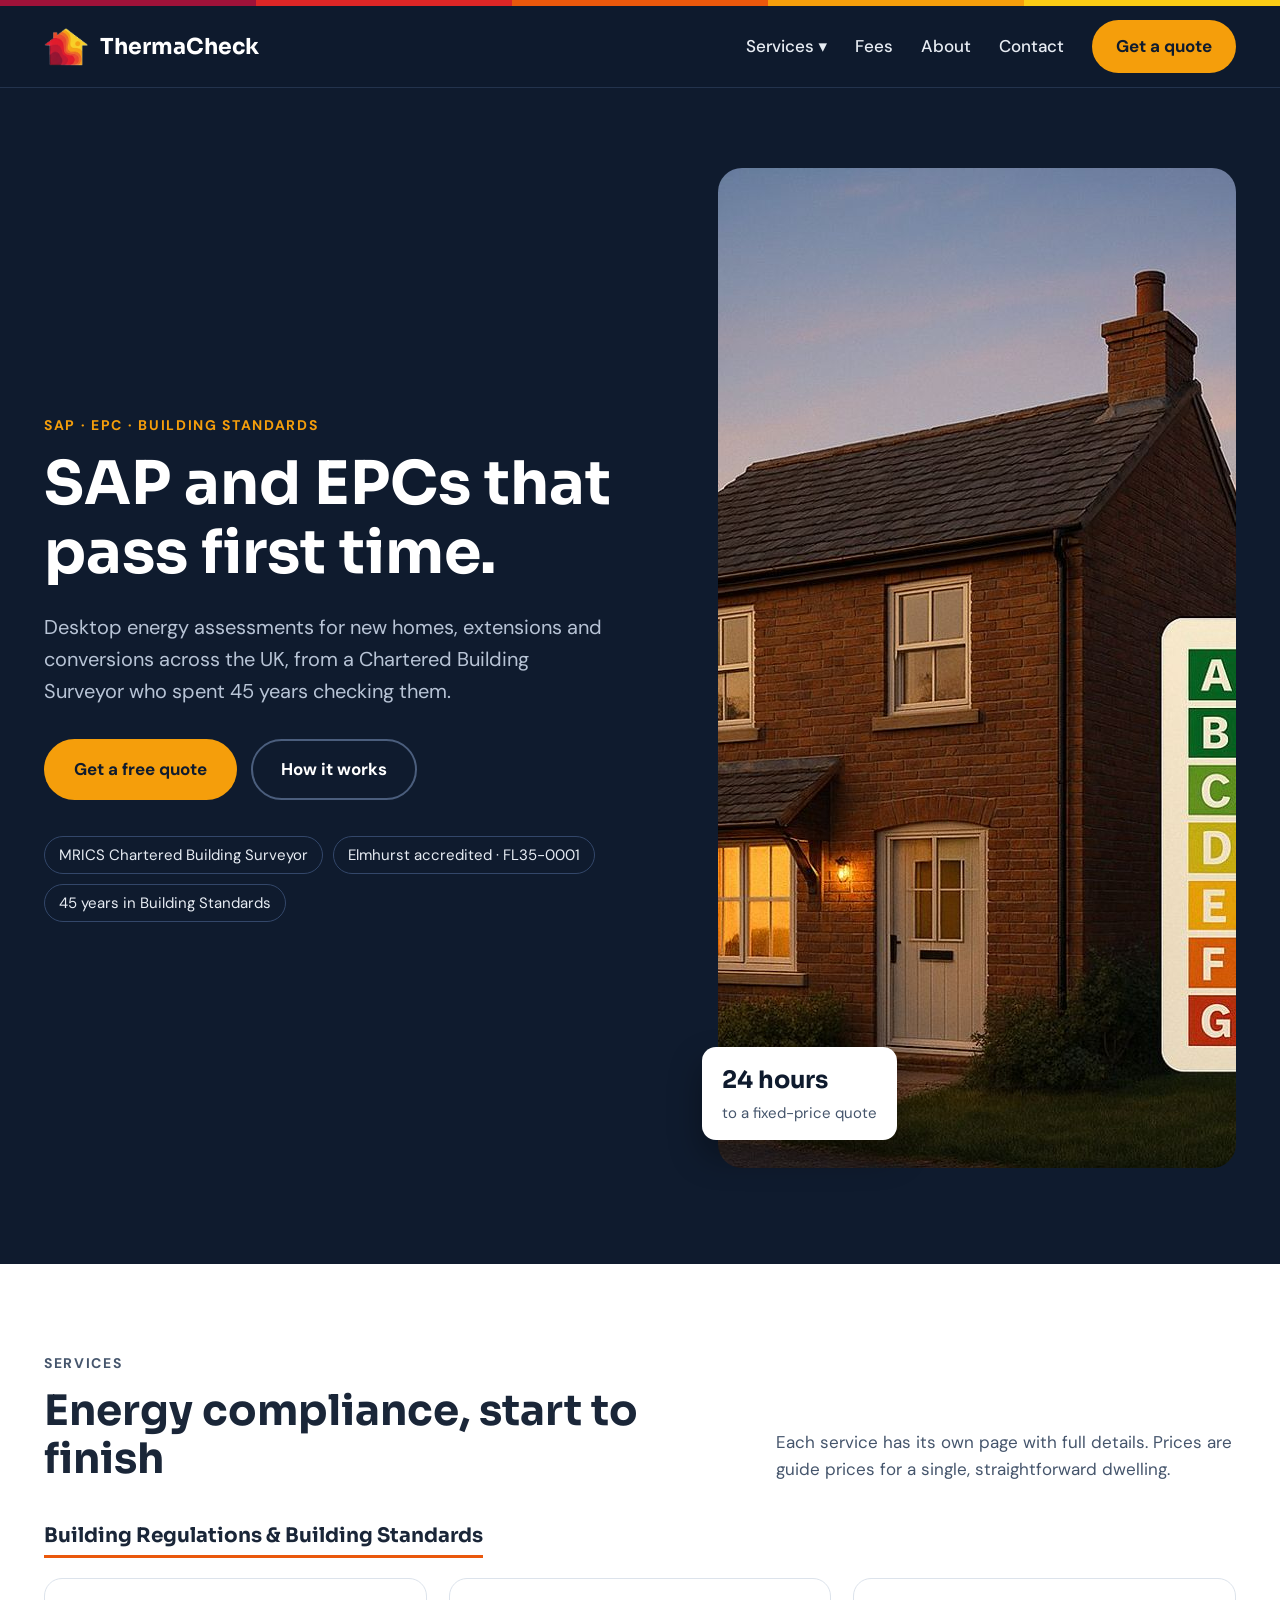
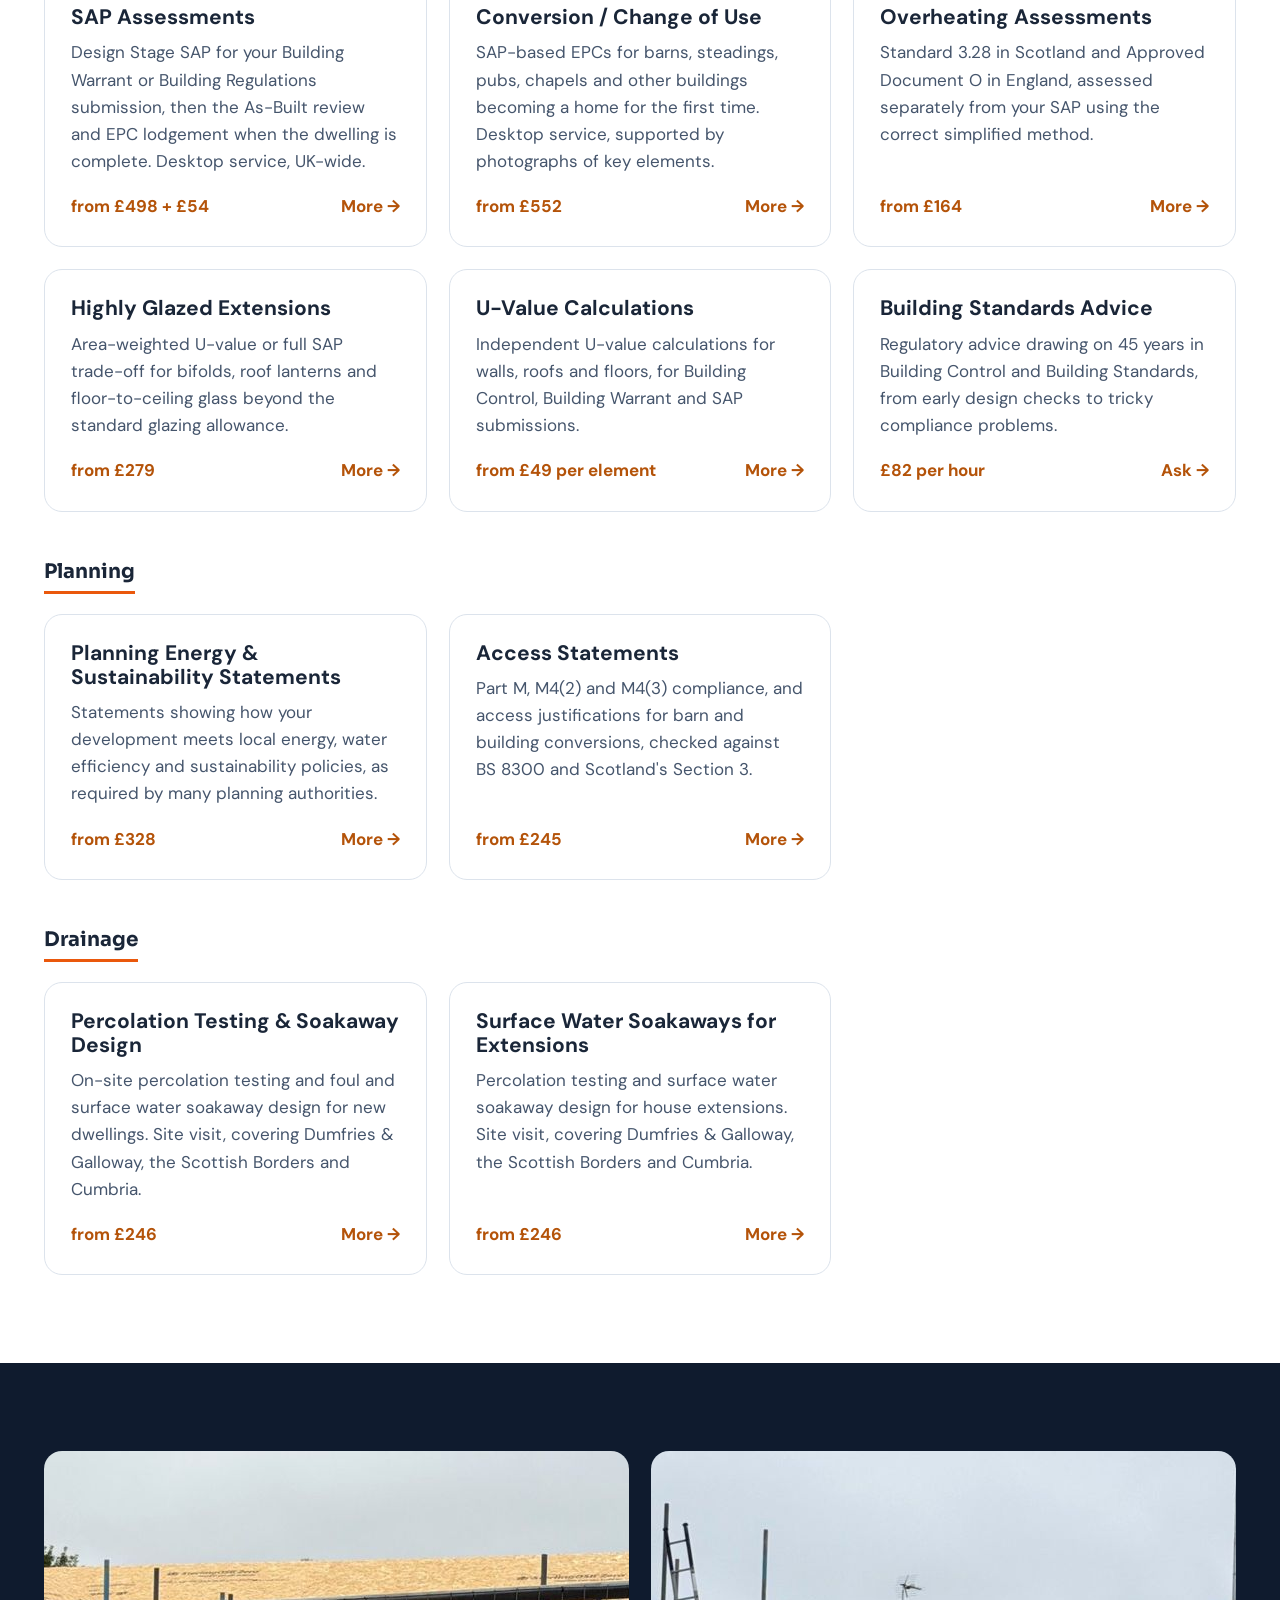
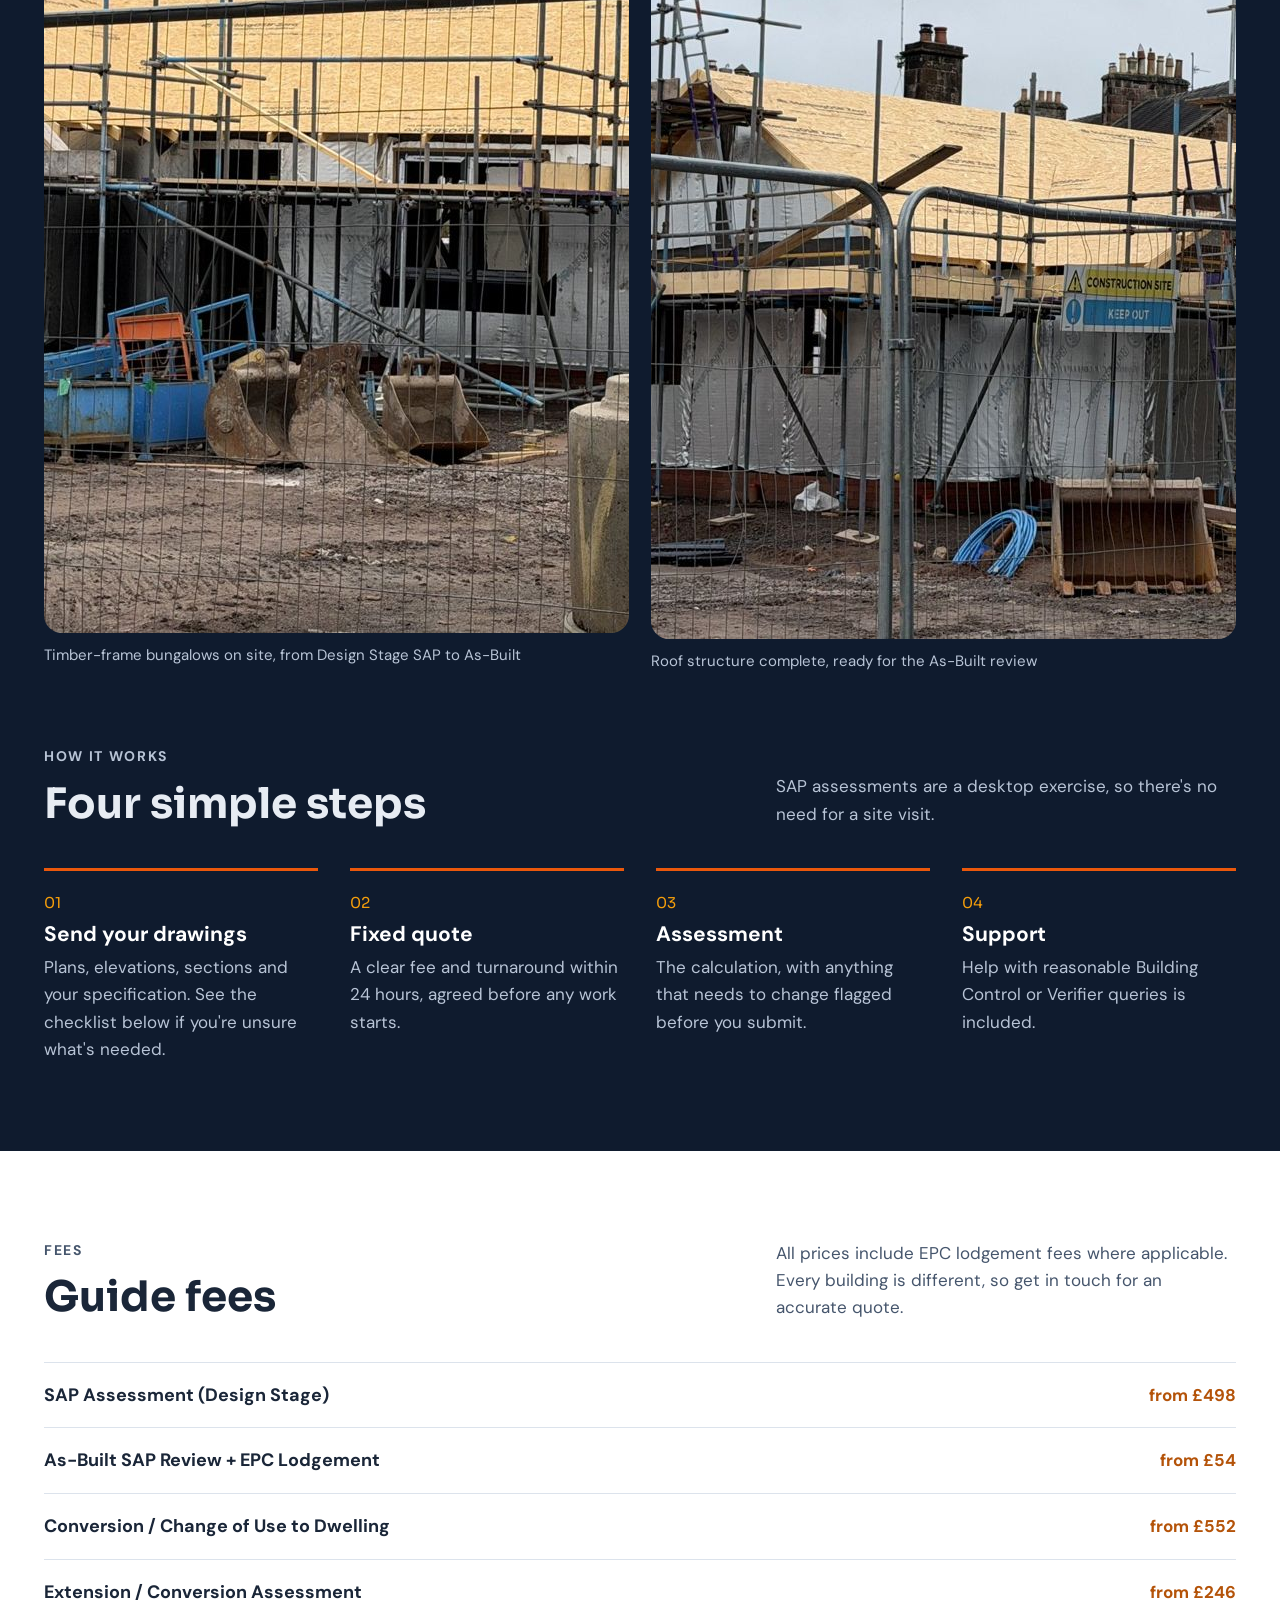
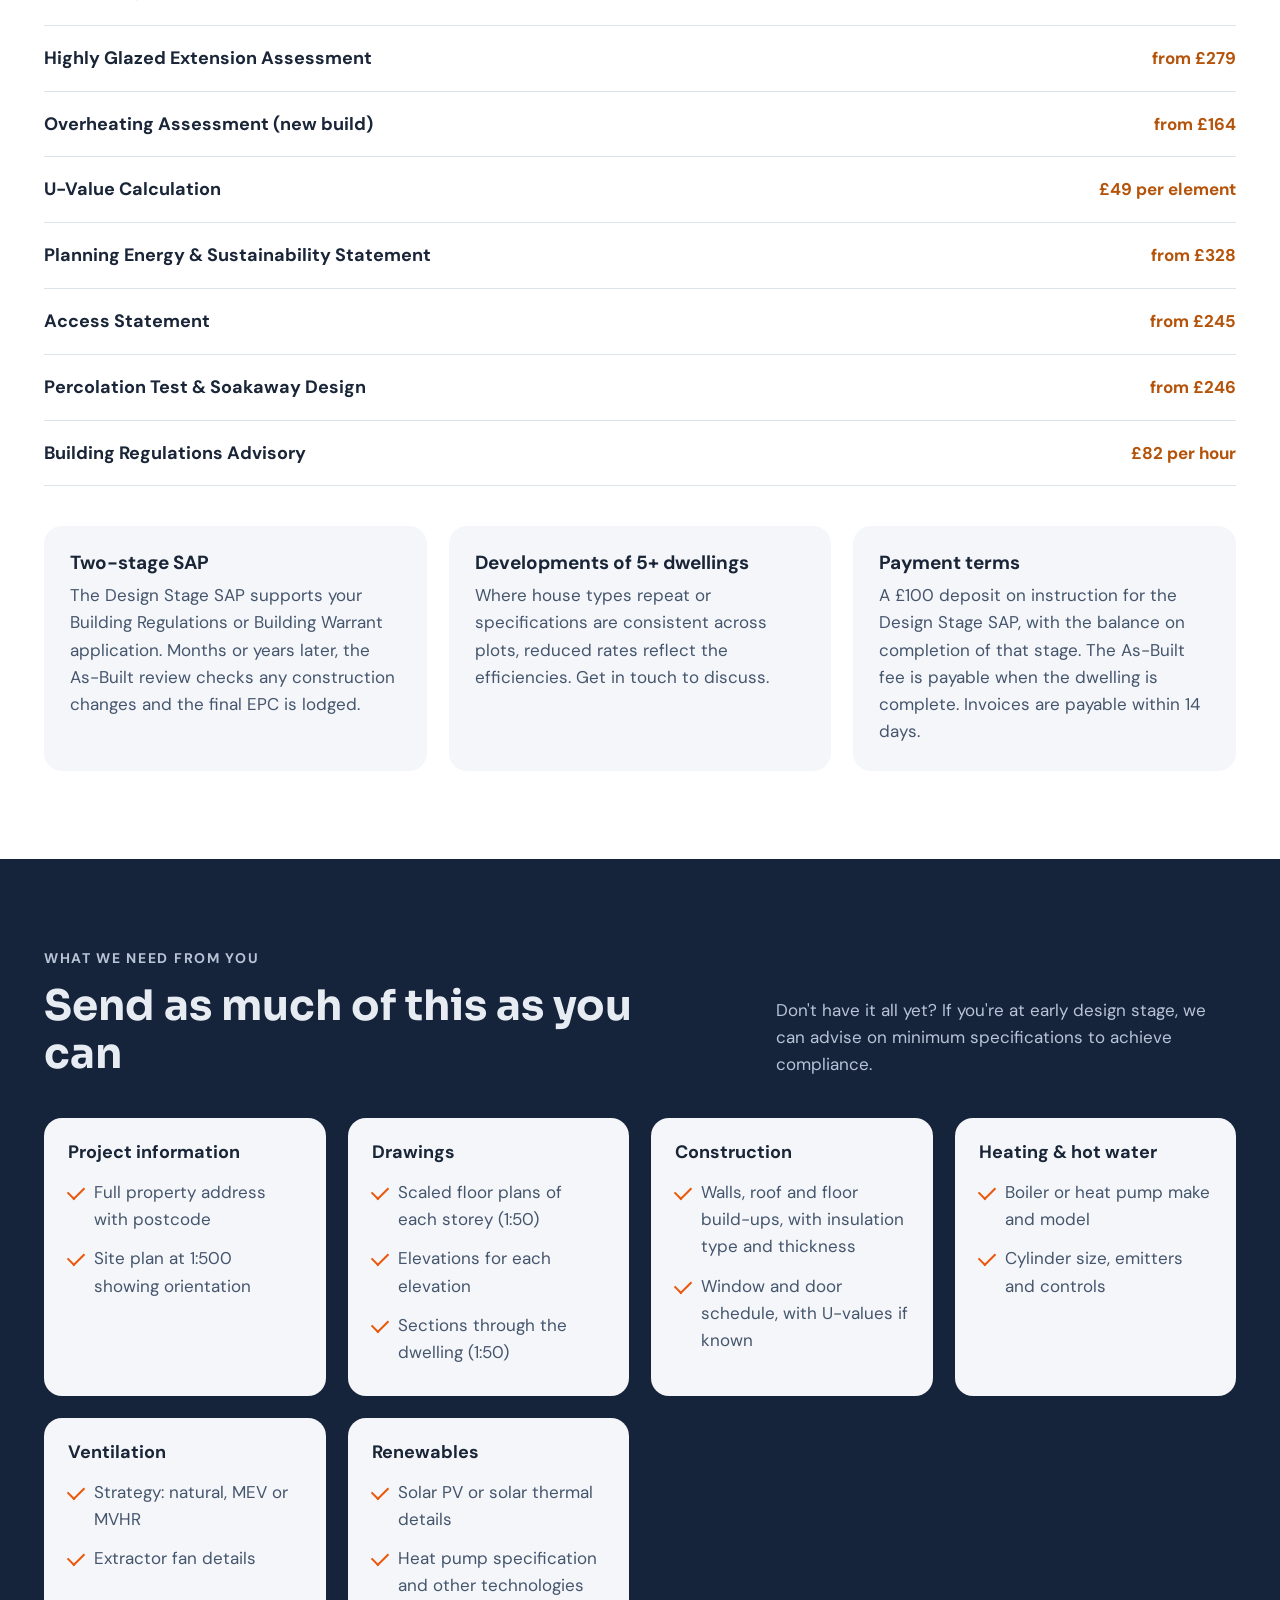
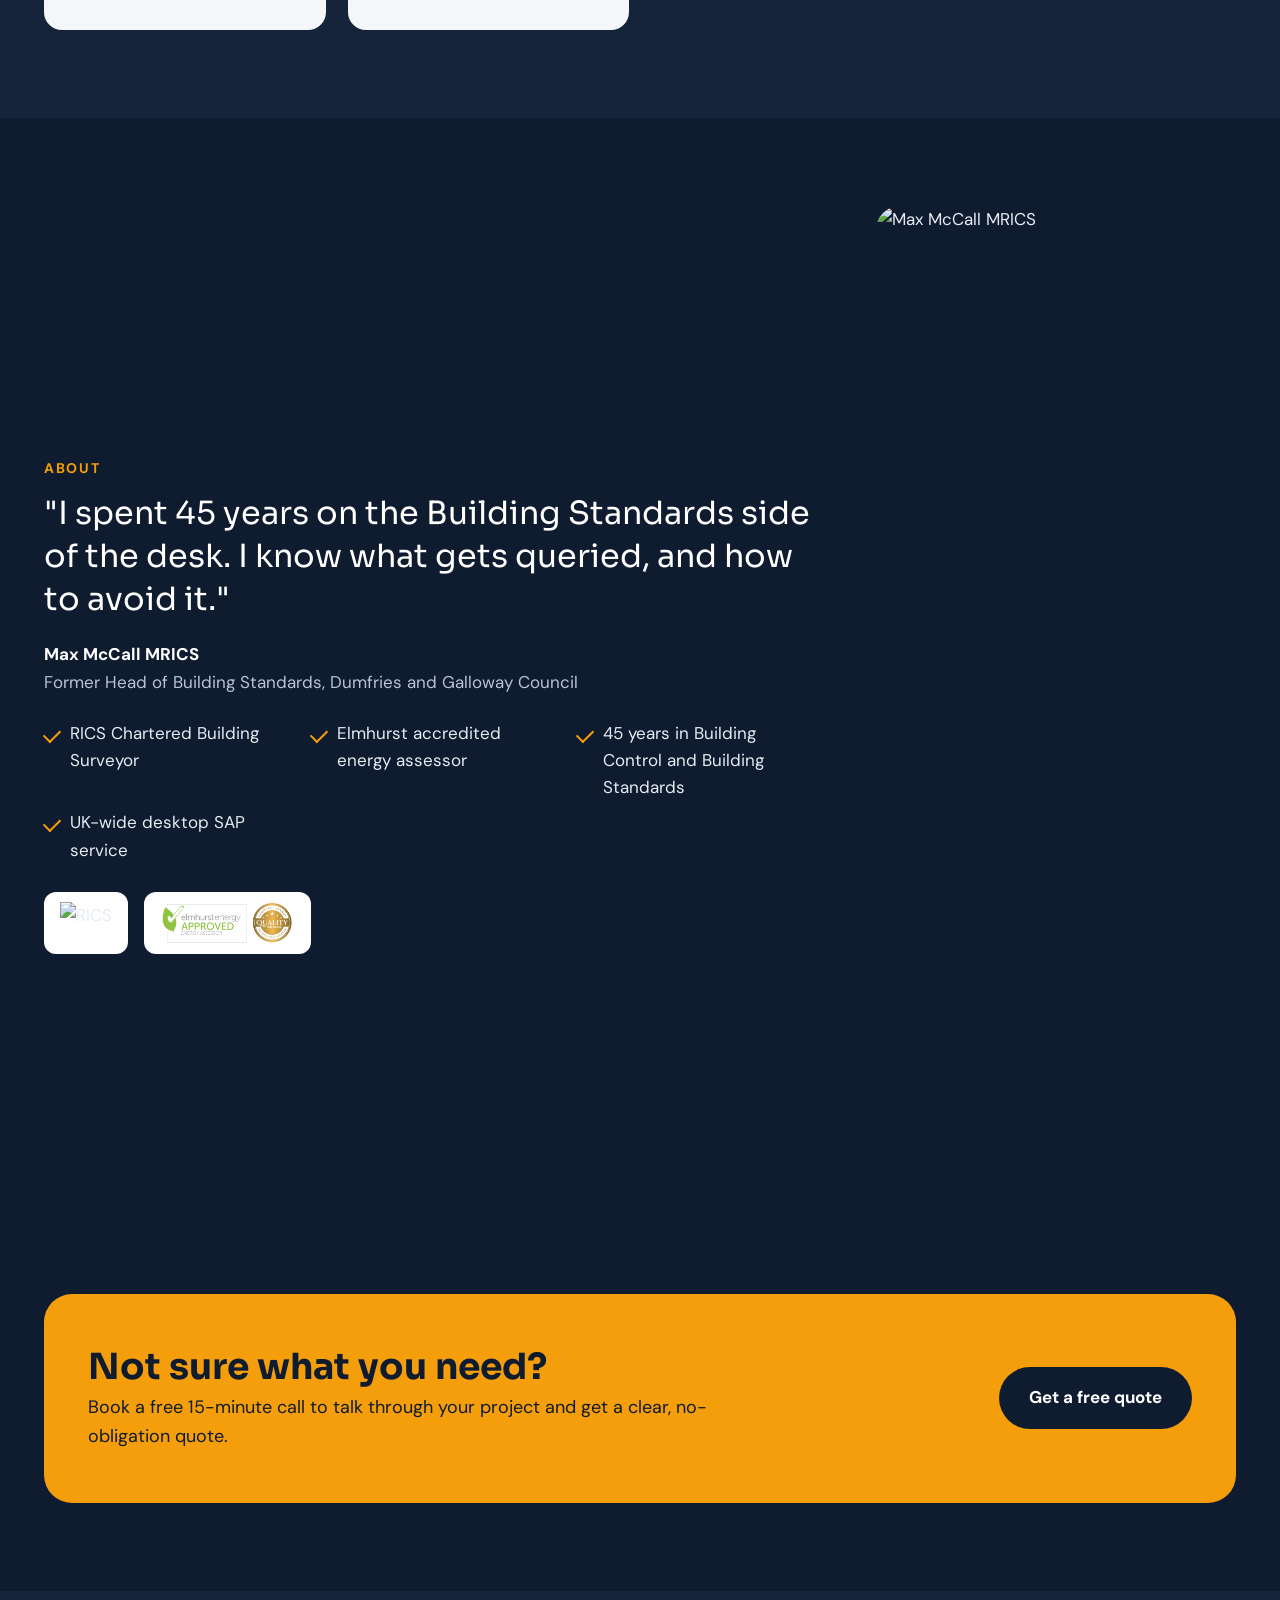
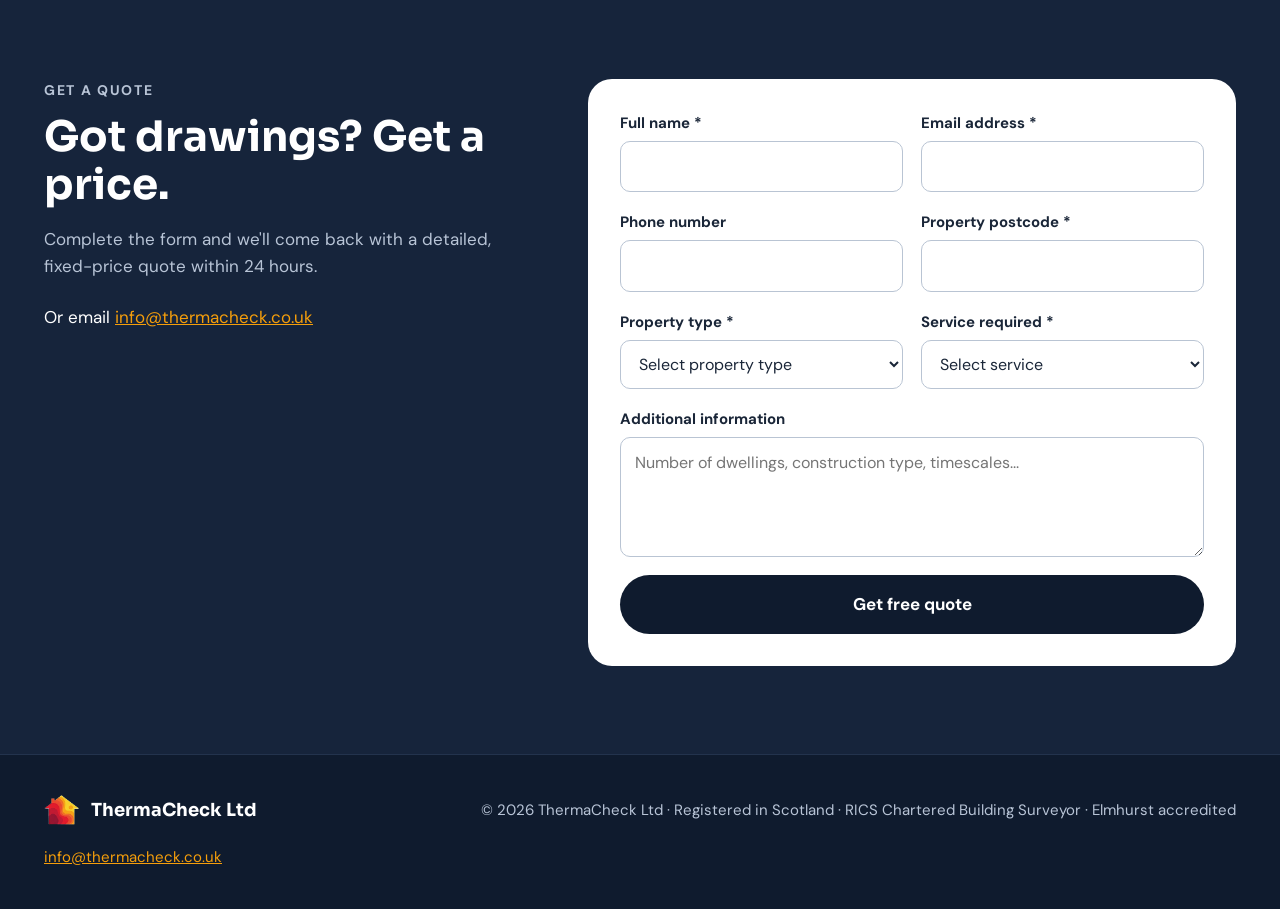
==== commit 41691db4: "Add files via upload" ====
--- a/preview.html
+++ b/preview.html
@@ -348,7 +348,7 @@
 </ul>
 <div class="logos"><span><img src="img/RICS-Logo-Black-With-Logo-White-Background.png" alt="RICS"></span><span><img src="img/Elmhurst_approved_logo.png" alt="Elmhurst Energy approved"></span></div>
 </div>
-<div class="about-photo"><img src="img/Max%20McCall.png" alt="Max McCall MRICS" width="880" height="1168"></div>
+<div class="about-photo"><img src="img/max-portrait.jpg" alt="Max McCall MRICS" width="800" height="1000"></div>
 </div>
 </section>
 
